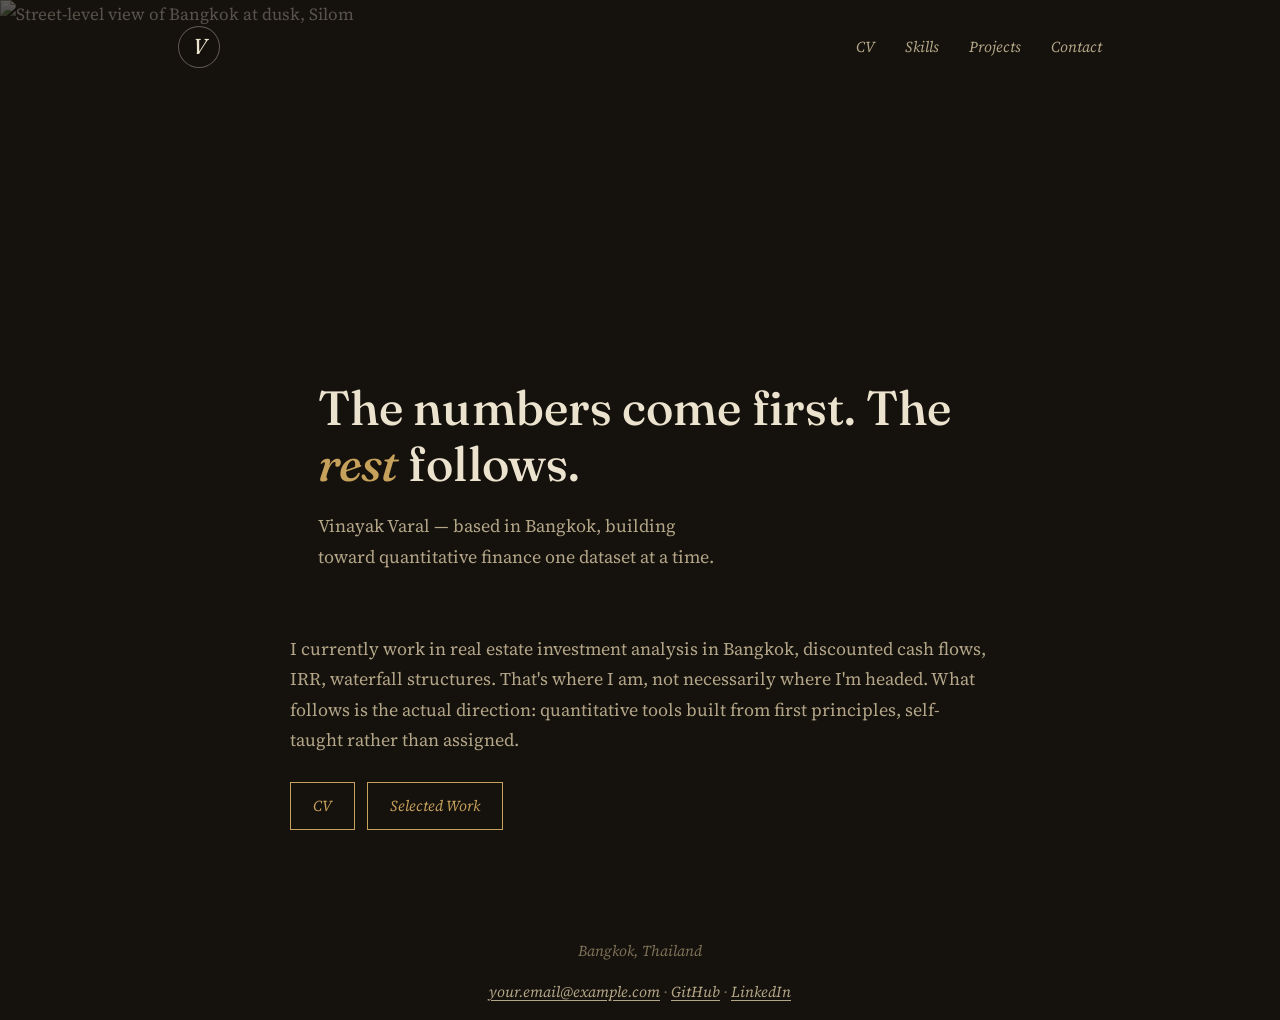
==== index.html @ dd63cc08 "Add files via upload" ====
<!DOCTYPE html>
<html lang="en">
<head>
<meta charset="UTF-8" />
<meta name="viewport" content="width=device-width, initial-scale=1.0" />
<title>Vinayak Varal</title>
<meta name="description" content="Portfolio of Vinayak Varal: quantitative finance projects and technical work, built alongside a career in real estate investment analysis." />
<link rel="preconnect" href="https://fonts.googleapis.com">
<link rel="preconnect" href="https://fonts.gstatic.com" crossorigin>
<link href="https://fonts.googleapis.com/css2?family=Fraunces:ital,opsz,wght@0,9..144,400;0,9..144,500;1,9..144,400;1,9..144,500&family=Source+Serif+4:ital,opsz,wght@0,8..60,400;0,8..60,600;1,8..60,400&display=swap" rel="stylesheet">
<link rel="stylesheet" href="style.css">
</head>
<body>

<header class="hero hero-photo">
  <img src="assets/bangkok-hero.jpg" alt="Street-level view of Bangkok at dusk, Silom" />
  <nav class="site-nav">
    <span class="monogram">V</span>
    <div class="links">
      <a href="resume.html">CV</a>
      <a href="skills.html">Skills</a>
      <a href="projects.html">Projects</a>
      <a href="contact.html">Contact</a>
    </div>
  </nav>
  <div class="hero-text">
    <h1>The numbers come first. The <em>rest</em> follows.</h1>
    <p>Vinayak Varal — based in Bangkok, building toward quantitative finance one dataset at a time.</p>
  </div>
</header>

<main>
  <section class="wide-wrap" style="padding-top: 22px; padding-bottom: 76px;">
    <div class="wrap" style="padding: 0;">
      <p class="lede-body">I currently work in real estate investment analysis in Bangkok, discounted cash flows, IRR, waterfall structures. That's where I am, not necessarily where I'm headed. What follows is the actual direction: quantitative tools built from first principles, self-taught rather than assigned.</p>
      <p>
        <a href="resume.html" class="brass-button">CV</a>
        &nbsp;
        <a href="projects.html" class="brass-button">Selected Work</a>
      </p>
    </div>
  </section>
</main>

<footer id="contact" class="wide-wrap">
  <p class="coords">Bangkok, Thailand</p>
  <p>
    <a href="mailto:your.email@example.com">your.email@example.com</a> ·
    <a href="https://github.com/yourusername" target="_blank" rel="noopener">GitHub</a> ·
    <a href="https://linkedin.com/in/yourusername" target="_blank" rel="noopener">LinkedIn</a>
  </p>
</footer>

</body>
</html>
---- style.css ----
/* ============================================================
   Design tokens — "the study"
   Espresso and brass instead of paper and forest green: a
   private-study, old-money feel rather than a tech landing page.
   ============================================================ */
:root {
  --bg: #15110c;
  --panel: #1d170f;
  --ink: #ece3cf;
  --ink-soft: #b3a688;
  --ink-faint: #7c7156;
  --brass: #c6a15b;
  --brass-bright: #e0bd7d;
  --forest: #5c7a5f;
  --line: #3b3226;
  --line-soft: #2a2417;

  --font-display: "Fraunces", "Iowan Old Style", Georgia, serif;
  --font-body: "Source Serif 4", Georgia, serif;

  --max-w: 700px;
}

* { box-sizing: border-box; }
html { scroll-behavior: smooth; }

body {
  margin: 0;
  background: var(--bg);
  color: var(--ink);
  font-family: var(--font-body);
  font-size: 17px;
  line-height: 1.7;
  -webkit-font-smoothing: antialiased;
}

img { max-width: 100%; display: block; }

a { color: var(--brass); text-decoration-thickness: 1px; text-underline-offset: 3px; }
a:hover { color: var(--brass-bright); }
a:focus-visible, button:focus-visible { outline: 1px solid var(--brass); outline-offset: 3px; }

h1, h2, h3 {
  font-family: var(--font-display);
  font-weight: 500;
  color: var(--ink);
  letter-spacing: 0.002em;
}

.wrap { max-width: var(--max-w); margin: 0 auto; padding: 0 28px; }
.wide-wrap { max-width: 980px; margin: 0 auto; padding: 0 28px; }

/* ---------------- Nav ---------------- */
nav.site-nav {
  display: flex;
  justify-content: space-between;
  align-items: center;
  max-width: 980px;
  margin: 0 auto;
  padding: 30px 28px 0;
}
.monogram {
  font-family: var(--font-display);
  font-style: italic;
  font-size: 1.35rem;
  color: var(--ink);
  border: 1px solid var(--line);
  width: 42px; height: 42px;
  display: flex; align-items: center; justify-content: center;
  border-radius: 50%;
}
nav.site-nav .links { display: flex; gap: 30px; font-family: var(--font-body); font-style: italic; font-size: 0.95rem; }
nav.site-nav .links a { color: var(--ink-soft); text-decoration: none; }
nav.site-nav .links a:hover { color: var(--brass); }

/* ---------------- Hero ---------------- */
.hero { padding: 56px 0 0; }
.hero.hero-photo { padding: 0; margin-top: 0; }
.hero-photo nav.site-nav {
  position: absolute; top: 0; left: 0; right: 0; z-index: 2;
  background: transparent;
  padding-top: 26px;
}
.hero-photo .monogram { border-color: rgba(236,227,207,0.35); background: rgba(21,17,12,0.25); }
.hero-frame { max-width: 980px; margin: 0 auto; padding: 0 28px; }
.hero-frame .plate { border: 1px solid var(--brass); padding: 10px; }
.hero-frame img { width: 100%; display: block; filter: sepia(8%) saturate(85%) brightness(0.92); }
.hero-caption {
  font-family: var(--font-body);
  font-style: italic;
  color: var(--ink-faint);
  font-size: 0.86rem;
  text-align: center;
  margin: 14px 0 0;
}
.hero-text { max-width: var(--max-w); margin: 56px auto 0; padding: 0 28px; text-align: center; }
.hero-text h1 { font-size: clamp(2.1rem, 5vw, 3rem); line-height: 1.18; margin: 0 0 18px; }
.hero-text h1 em { color: var(--brass); font-style: italic; }
.hero-text p { color: var(--ink-soft); font-size: 1.12rem; max-width: 46ch; margin: 0 auto; }

/* ---------------- Full-bleed photo hero ---------------- */
.hero-photo { position: relative; min-height: 68vh; overflow: hidden; background: var(--bg); }
.hero-photo img {
  position: absolute; inset: 0; width: 100%; height: 100%; object-fit: cover;
  filter: sepia(30%) saturate(55%) brightness(0.5) contrast(1.1);
}
.hero-photo::after {
  content: "";
  position: absolute; inset: 0;
  background: linear-gradient(0deg, var(--bg) 0%, rgba(21,17,12,0.6) 45%, rgba(21,17,12,0.35) 100%);
}
.hero-photo .hero-text {
  position: absolute; z-index: 1;
  left: 50%; transform: translateX(-50%); bottom: 0;
  width: 100%; max-width: var(--max-w);
  margin: 0; padding: 0 28px 40px;
  text-align: left;
  box-sizing: border-box;
}
.hero-photo .hero-text p { margin: 0; }

.lede-body { color: var(--ink-soft); font-size: 1.12rem; margin-top: 0; }

/* ---------------- Section scaffolding ---------------- */
section { padding: 76px 0; }
section + section { border-top: 1px solid var(--line-soft); }

.section-label {
  font-family: var(--font-body);
  font-style: italic;
  color: var(--brass);
  font-size: 0.95rem;
  margin-bottom: 10px;
}
.section-head h2 { font-size: 1.7rem; margin: 0 0 32px; }

/* ---------------- About ---------------- */
.about-grid { display: grid; grid-template-columns: 1.3fr 0.9fr; gap: 56px; align-items: start; }
.about-grid p { color: var(--ink-soft); font-size: 1.04rem; }
.about-grid p:first-of-type::first-letter {
  font-family: var(--font-display);
  font-size: 3.4rem;
  float: left;
  line-height: 0.8;
  padding: 6px 10px 0 0;
  color: var(--brass);
}
.plaque { border: 1px solid var(--line); padding: 26px 28px; background: var(--panel); }
.plaque dt { font-family: var(--font-body); font-style: italic; color: var(--ink-faint); font-size: 0.86rem; margin-top: 18px; }
.plaque dt:first-child { margin-top: 0; }
.plaque dd { margin: 3px 0 0; font-family: var(--font-display); font-size: 1.02rem; color: var(--ink); }

@media (max-width: 760px) { .about-grid { grid-template-columns: 1fr; } }

/* ---------------- Selected work: a ledger, not cards ---------------- */
.ledger { border-top: 1px solid var(--line); }
.ledger-item {
  display: grid;
  grid-template-columns: 56px 1fr auto;
  gap: 26px;
  align-items: baseline;
  padding: 30px 0;
  border-bottom: 1px solid var(--line);
  text-decoration: none;
  color: inherit;
}
.ledger-item .numeral { font-family: var(--font-display); font-style: italic; color: var(--brass); font-size: 1.3rem; }
.ledger-item h3 { font-size: 1.3rem; margin: 0 0 6px; }
.ledger-item p { margin: 0; color: var(--ink-soft); font-size: 0.98rem; max-width: 56ch; }
.ledger-item .tag { font-family: var(--font-body); font-style: italic; color: var(--ink-faint); font-size: 0.85rem; white-space: nowrap; }
.ledger-item .status { font-family: var(--font-body); font-style: italic; color: var(--forest); font-size: 0.85rem; white-space: nowrap; }

/* ---------------- Capabilities ---------------- */
.capability-groups { display: grid; grid-template-columns: repeat(3, 1fr); gap: 40px; }
.capability-groups h4 { font-family: var(--font-body); font-style: italic; color: var(--brass); font-size: 1rem; margin: 0 0 14px; font-weight: 400; }
.capability-groups ul { list-style: none; padding: 0; margin: 0; }
.capability-groups li { color: var(--ink-soft); padding: 7px 0; border-bottom: 1px solid var(--line-soft); font-size: 0.98rem; }
@media (max-width: 760px) { .capability-groups { grid-template-columns: 1fr; } }

/* ---------------- Page header (subpages) ---------------- */
.page-header { padding: 64px 0 0; }
.page-header .section-label { margin-bottom: 6px; }
.page-header h1 { font-size: clamp(2rem, 5vw, 2.7rem); margin: 0 0 14px; }
.page-header p.lede { color: var(--ink-soft); font-size: 1.08rem; max-width: 56ch; margin: 0; }

/* ---------------- Resume ---------------- */
.resume-block { margin: 44px 0; }
.resume-block h3 {
  font-size: 1.05rem;
  font-style: italic;
  font-weight: 400;
  color: var(--brass);
  margin: 0 0 4px;
}
.resume-entry { padding: 20px 0; border-bottom: 1px solid var(--line-soft); }
.resume-entry:first-child { padding-top: 0; }
.resume-entry .row {
  display: flex;
  justify-content: space-between;
  align-items: baseline;
  gap: 16px;
  flex-wrap: wrap;
}
.resume-entry h4 { font-family: var(--font-display); font-size: 1.15rem; margin: 0; font-weight: 500; }
.resume-entry .when { font-family: var(--font-body); font-style: italic; color: var(--ink-faint); font-size: 0.88rem; white-space: nowrap; }
.resume-entry p { margin: 6px 0 0; color: var(--ink-soft); font-size: 0.98rem; }

.brass-button {
  display: inline-block;
  border: 1px solid var(--brass);
  color: var(--brass);
  padding: 10px 22px;
  font-family: var(--font-body);
  font-style: italic;
  font-size: 0.95rem;
  text-decoration: none;
  margin-top: 8px;
}
.brass-button:hover { background: var(--brass); color: var(--bg); }

/* ---------------- Project detail page ---------------- */
.meta-block {
  display: grid;
  grid-template-columns: repeat(4, 1fr);
  gap: 20px;
  border-top: 1px solid var(--line);
  border-bottom: 1px solid var(--line);
  padding: 22px 0;
  margin: 30px 0 44px;
}
.meta-block .item dt { font-family: var(--font-body); font-style: italic; color: var(--ink-faint); font-size: 0.8rem; margin-bottom: 5px; }
.meta-block .item dd { margin: 0; font-family: var(--font-display); font-size: 1rem; color: var(--ink); }
@media (max-width: 640px) { .meta-block { grid-template-columns: repeat(2, 1fr); } }

.figure { margin: 36px 0; }
.figure img { border: 1px solid var(--brass); padding: 8px; background: var(--panel); }
.figure figcaption { font-family: var(--font-body); font-style: italic; font-size: 0.86rem; color: var(--ink-faint); margin-top: 10px; text-align: center; }

.callout {
  border-left: 2px solid var(--brass);
  background: var(--panel);
  padding: 18px 22px;
  margin: 36px 0;
  font-size: 0.98rem;
  color: var(--ink-soft);
}
.callout strong { color: var(--ink); }

.stat-row { display: grid; grid-template-columns: repeat(3, 1fr); gap: 20px; margin: 36px 0; }
.stat-row .stat { border: 1px solid var(--line); padding: 20px 22px; }
.stat .num { font-family: var(--font-display); font-size: 2rem; color: var(--brass); line-height: 1; }
.stat .num.loss { color: #b5654a; }
.stat .cap { font-family: var(--font-body); font-style: italic; font-size: 0.84rem; color: var(--ink-faint); margin-top: 8px; }
@media (max-width: 640px) { .stat-row { grid-template-columns: 1fr; } }

article.prose h2 { font-size: 1.4rem; margin-top: 52px; }
article.prose p { color: var(--ink-soft); }
article.prose code {
  font-family: "IBM Plex Mono", monospace;
  background: var(--panel);
  padding: 1px 6px;
  font-size: 0.87em;
  border: 1px solid var(--line);
  color: var(--brass-bright);
}
article.prose pre {
  background: var(--panel);
  border: 1px solid var(--line);
  color: var(--ink);
  padding: 18px 20px;
  overflow-x: auto;
  font-family: "IBM Plex Mono", monospace;
  font-size: 0.85rem;
  line-height: 1.55;
}
article.prose pre code { background: none; border: none; padding: 0; color: inherit; }

.back-link {
  display: inline-block;
  margin-bottom: 26px;
  font-family: var(--font-body);
  font-style: italic;
  font-size: 0.92rem;
  color: var(--ink-soft);
  text-decoration: none;
}
.back-link:hover { color: var(--brass); }

footer { padding: 50px 0 70px; text-align: center; color: var(--ink-faint); font-family: var(--font-body); font-style: italic; font-size: 0.95rem; }
footer .coords { margin-bottom: 10px; }
footer a { color: var(--ink-soft); }
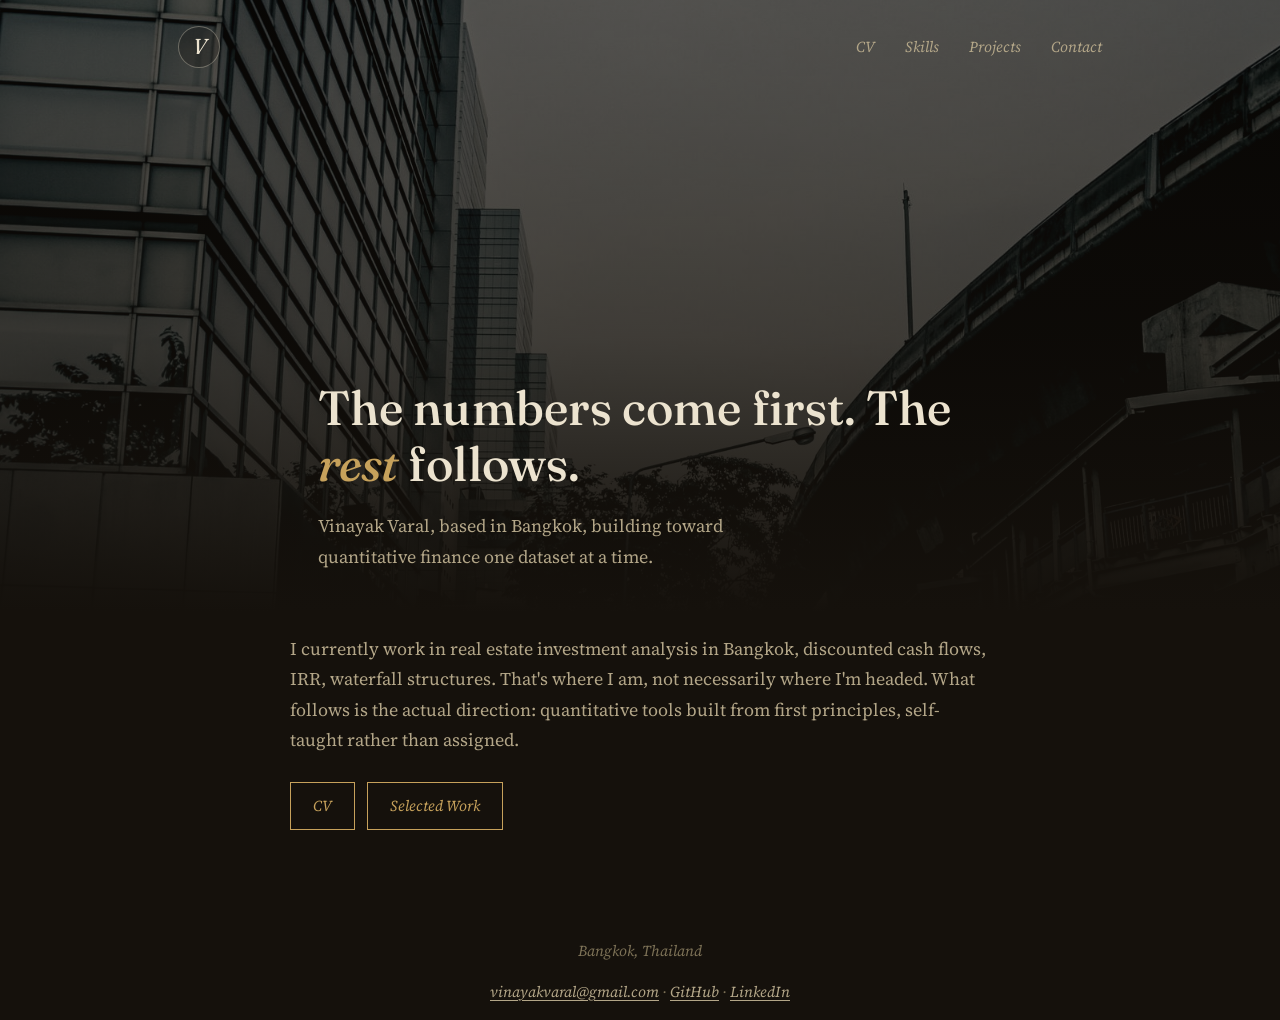
==== commit 8bb17f72: "Add files via upload" ====
--- a/index.html
+++ b/index.html
@@ -25,7 +25,7 @@
   </nav>
   <div class="hero-text">
     <h1>The numbers come first. The <em>rest</em> follows.</h1>
-    <p>Vinayak Varal — based in Bangkok, building toward quantitative finance one dataset at a time.</p>
+    <p>Vinayak Varal, based in Bangkok, building toward quantitative finance one dataset at a time.</p>
   </div>
 </header>
 
@@ -45,9 +45,9 @@
 <footer id="contact" class="wide-wrap">
   <p class="coords">Bangkok, Thailand</p>
   <p>
-    <a href="mailto:your.email@example.com">your.email@example.com</a> ·
-    <a href="https://github.com/yourusername" target="_blank" rel="noopener">GitHub</a> ·
-    <a href="https://linkedin.com/in/yourusername" target="_blank" rel="noopener">LinkedIn</a>
+    <a href="mailto:vinayakvaral@gmail.com">vinayakvaral@gmail.com</a> ·
+    <a href="https://github.com/vinayak-varal" target="_blank" rel="noopener">GitHub</a> ·
+    <a href="https://www.linkedin.com/in/vinayakvaral" target="_blank" rel="noopener">LinkedIn</a>
   </p>
 </footer>
 
--- a/style.css
+++ b/style.css
@@ -1,5 +1,5 @@
 /* ============================================================
-   Design tokens — "the study"
+   Design tokens: "the study"
    Espresso and brass instead of paper and forest green: a
    private-study, old-money feel rather than a tech landing page.
    ============================================================ */
@@ -289,3 +289,22 @@
 footer { padding: 50px 0 70px; text-align: center; color: var(--ink-faint); font-family: var(--font-body); font-style: italic; font-size: 0.95rem; }
 footer .coords { margin-bottom: 10px; }
 footer a { color: var(--ink-soft); }
+
+
+/* ---------------- Inner-page photo hero ---------------- */
+.hero-sub { min-height: max(46vh, 380px); }
+.hero-sub .hero-text { max-width: 980px; padding-bottom: 34px; }
+.hero-sub .hero-text h1 { font-size: clamp(2rem, 5vw, 2.7rem); margin: 0 0 12px; }
+.hero-sub .hero-text p.lede { color: var(--ink-soft); font-size: 1.08rem; max-width: 56ch; margin: 0; }
+.hero-sub .hero-text p:has(.brass-button) { margin-top: 18px; }
+.hero-sub .section-label { margin-bottom: 6px; }
+
+/* Mobile: stack the project ledger so nothing clips */
+@media (max-width: 640px) {
+  .ledger-item { grid-template-columns: 1fr; gap: 6px; padding-left: 0; padding-right: 0; }
+  .ledger-item .tag, .ledger-item .status { white-space: normal; }
+  .hero-sub { min-height: max(52vh, 400px); }
+}
+@media (max-width: 640px) {
+  main.wide-wrap { padding-left: 28px !important; padding-right: 28px !important; }
+}
